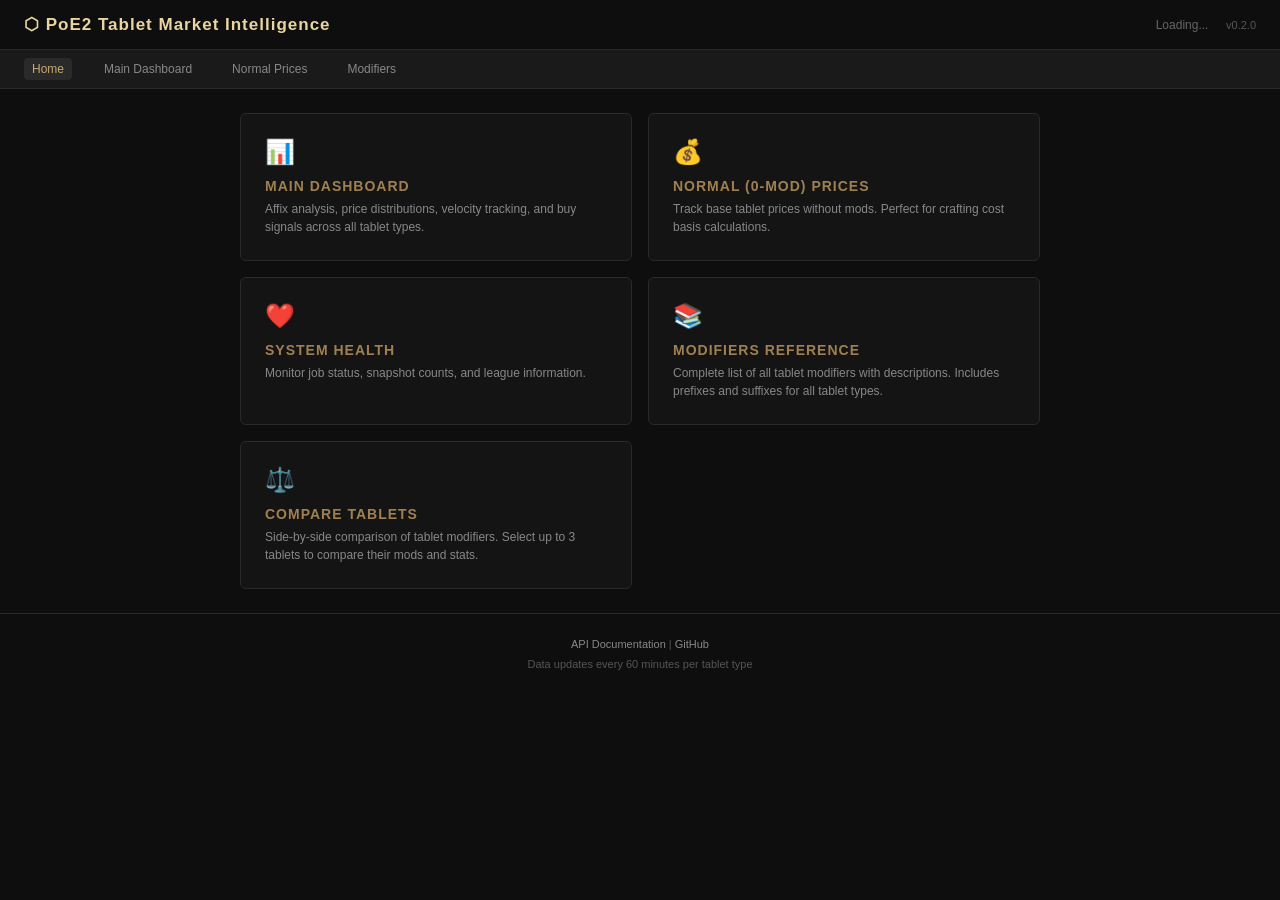
==== static/index.html @ aad1fe94 "feat: Add tablet comparison tool - Create /compare-tablets page for side-by-side comparison - Compar" ====
<!doctype html>
<html lang="en">
    <head>
        <meta charset="UTF-8" />
        <title>PoE2 Tablet Tool - Home</title>
        <style>
            * {
                box-sizing: border-box;
                margin: 0;
                padding: 0;
            }
            body {
                background: #0e0e0e;
                color: #c9b99a;
                font-family: "Segoe UI", sans-serif;
                font-size: 13px;
                min-height: 100vh;
            }
            header {
                padding: 14px 24px;
                border-bottom: 1px solid #2a2a2a;
                display: flex;
                align-items: center;
                justify-content: space-between;
            }
            header h1 {
                font-size: 17px;
                color: #e8d5a3;
                letter-spacing: 1px;
            }
            #status {
                font-size: 12px;
                color: #666;
            }
            #status.ok {
                color: #5a9e5a;
            }
            .nav-bar {
                padding: 24px;
            }
            .nav-grid {
                display: grid;
                grid-template-columns: repeat(auto-fit, minmax(280px, 1fr));
                gap: 16px;
                max-width: 800px;
                margin: 0 auto;
            }
            .nav-card {
                background: #141414;
                border: 1px solid #2a2a2a;
                border-radius: 6px;
                padding: 24px;
                text-decoration: none;
                color: #c9b99a;
                transition:
                    border-color 0.2s,
                    box-shadow 0.2s;
                display: block;
            }
            .nav-card:hover {
                border-color: #a08050;
                box-shadow: 0 0 12px rgba(160, 128, 80, 0.15);
            }
            .nav-card h2 {
                font-size: 14px;
                color: #a08050;
                margin-bottom: 6px;
                text-transform: uppercase;
                letter-spacing: 1px;
            }
            .nav-card p {
                font-size: 12px;
                color: #888;
                line-height: 1.5;
            }
            .nav-icon {
                font-size: 24px;
                margin-bottom: 12px;
            }
            footer {
                padding: 24px;
                border-top: 1px solid #2a2a2a;
                text-align: center;
                color: #555;
                font-size: 11px;
            }
            footer a {
                color: #888;
                text-decoration: none;
            }
            footer a:hover {
                color: #c8a96e;
            }
            .version {
                font-size: 11px;
                color: #555;
                margin-left: 14px;
            }
            .top-nav {
                background: #1a1a1a;
                border-bottom: 1px solid #2a2a2a;
                padding: 8px 24px;
                display: flex;
                gap: 24px;
            }
            .top-nav a {
                color: #888;
                text-decoration: none;
                font-size: 12px;
                padding: 4px 8px;
                border-radius: 4px;
                transition: all 0.2s;
            }
            .top-nav a:hover {
                color: #c8a96e;
                background: #2a2a2a;
            }
            .top-nav a.active {
                color: #c8a96e;
                background: #2a2a2a;
            }
        </style>
    </head>
    <body>
        <header>
            <h1>⬡ PoE2 Tablet Market Intelligence</h1>
            <div>
                <span id="status">Loading...</span>
                <span class="version">v0.2.0</span>
            </div>
        </header>

        <div class="top-nav">
            <a href="/" class="active">Home</a>
            <a href="/dashboard">Main Dashboard</a>
            <a href="/normal-prices">Normal Prices</a>
            <a href="/modifiers">Modifiers</a>
        </div>

        <div class="nav-bar">
            <div class="nav-grid">
                <a href="/dashboard" class="nav-card">
                    <div class="nav-icon">📊</div>
                    <h2>Main Dashboard</h2>
                    <p>
                        Affix analysis, price distributions, velocity tracking,
                        and buy signals across all tablet types.
                    </p>
                </a>

                <a href="/normal-prices" class="nav-card">
                    <div class="nav-icon">💰</div>
                    <h2>Normal (0-Mod) Prices</h2>
                    <p>
                        Track base tablet prices without mods. Perfect for
                        crafting cost basis calculations.
                    </p>
                </a>

                <a href="/api/health" class="nav-card">
                    <div class="nav-icon">❤️</div>
                    <h2>System Health</h2>
                    <p>
                        Monitor job status, snapshot counts, and league
                        information.
                    </p>
                </a>

                <a href="/modifiers" class="nav-card">
                    <div class="nav-icon">📚</div>
                    <h2>Modifiers Reference</h2>
                    <p>
                        Complete list of all tablet modifiers with descriptions.
                        Includes prefixes and suffixes for all tablet types.
                    </p>
                </a>

                <a href="/compare-tablets" class="nav-card">
                    <div class="nav-icon">⚖️</div>
                    <h2>Compare Tablets</h2>
                    <p>
                        Side-by-side comparison of tablet modifiers. Select up
                        to 3 tablets to compare their mods and stats.
                    </p>
                </a>
            </div>
        </div>

        <footer>
            <p>
                <a href="/api">API Documentation</a> |
                <a href="https://github.com" target="_blank">GitHub</a>
            </p>
            <p style="margin-top: 8px">
                Data updates every 60 minutes per tablet type
            </p>
        </footer>

        <script>
            const API = window.location.origin || "http://localhost:8001";
            const INTERVAL = 60;

            async function updateStatus() {
                try {
                    const res = await fetch(`${API}/api/health`);
                    if (res.ok) {
                        const data = await res.json();
                        const jobs = data.jobs || [];
                        const active = jobs.filter(
                            (j) => j.last_success_at,
                        ).length;
                        document.getElementById("status").textContent =
                            `✓ ${active}/${jobs.length} jobs active`;
                        document.getElementById("status").className = "ok";
                    }
                } catch (e) {
                    document.getElementById("status").textContent = "✗ Offline";
                    document.getElementById("status").className = "";
                }
            }

            updateStatus();
            setInterval(updateStatus, 30000);
        </script>
    </body>
</html>
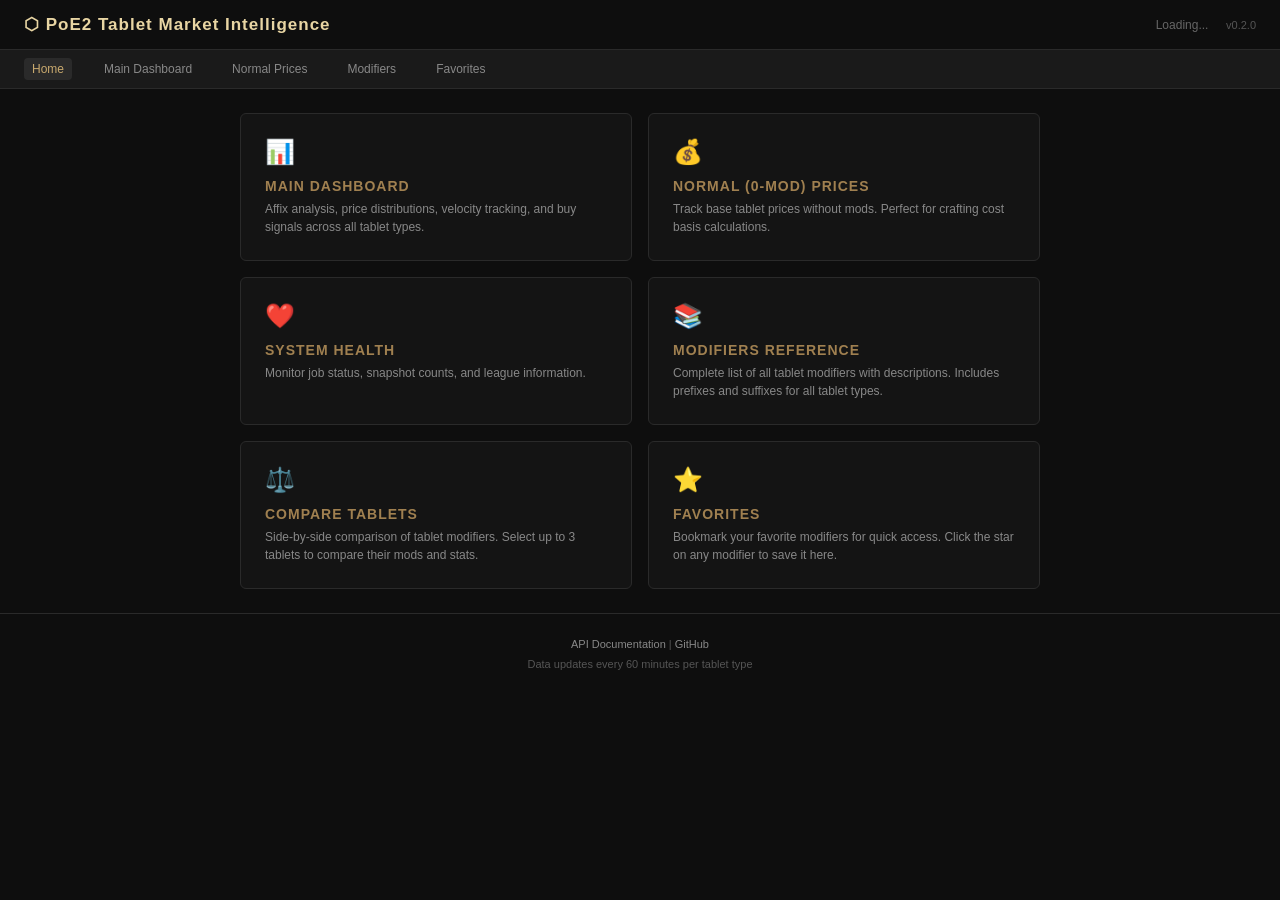
==== commit 32eb5e61: "Add favorites feature: star icons on modifiers, favorites page with localStorage - Add favorites.htm" ====
--- a/static/index.html
+++ b/static/index.html
@@ -135,6 +135,7 @@
             <a href="/dashboard">Main Dashboard</a>
             <a href="/normal-prices">Normal Prices</a>
             <a href="/modifiers">Modifiers</a>
+            <a href="/favorites">Favorites</a>
         </div>
 
         <div class="nav-bar">
@@ -181,6 +182,15 @@
                     <p>
                         Side-by-side comparison of tablet modifiers. Select up
                         to 3 tablets to compare their mods and stats.
+                    </p>
+                </a>
+
+                <a href="/favorites" class="nav-card">
+                    <div class="nav-icon">⭐</div>
+                    <h2>Favorites</h2>
+                    <p>
+                        Bookmark your favorite modifiers for quick access. Click
+                        the star on any modifier to save it here.
                     </p>
                 </a>
             </div>
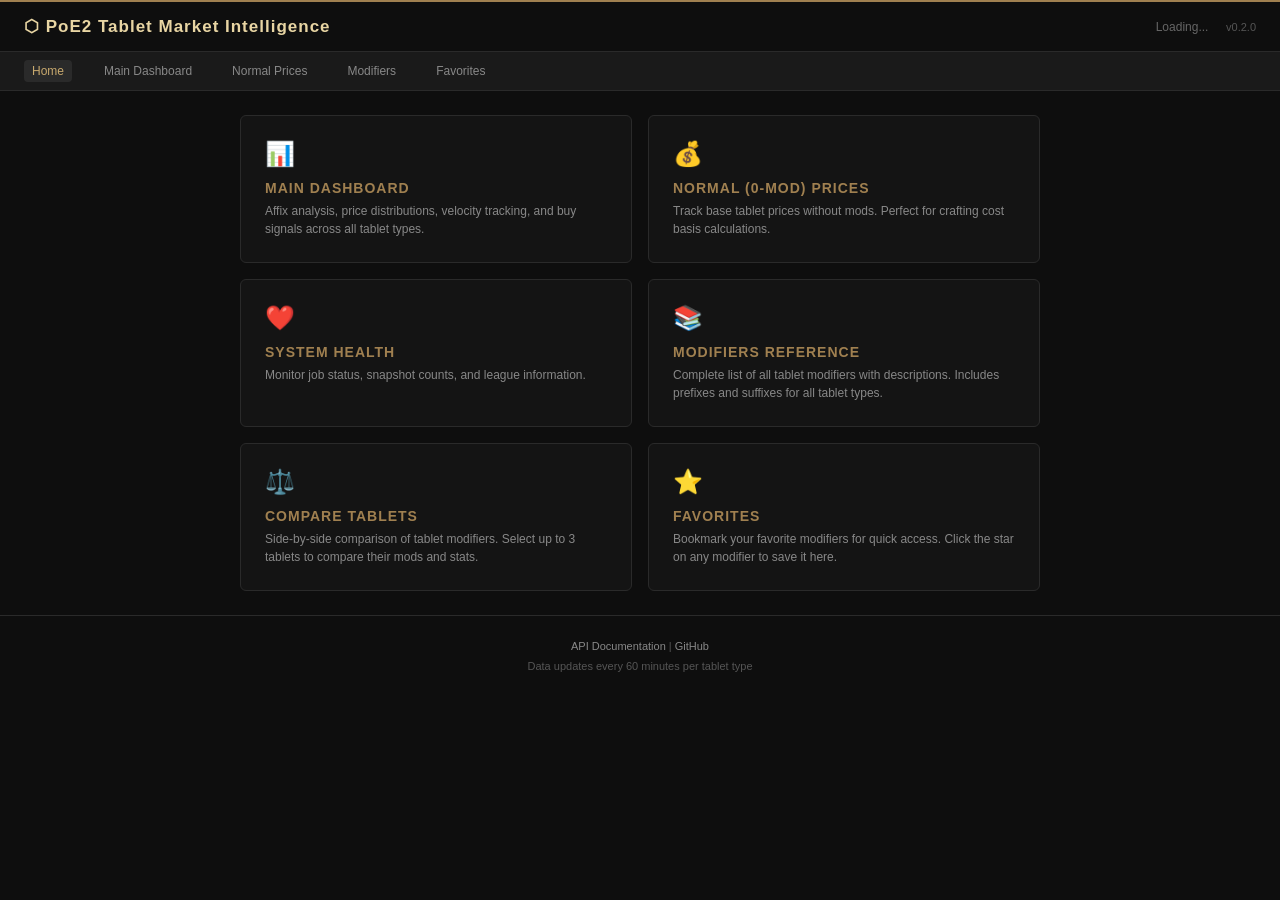
==== commit 3c15b0b9: "UI/UX Polish: Complete all pages with loading indicators, empty states, error handling - Added loadi" ====
--- a/static/index.html
+++ b/static/index.html
@@ -119,9 +119,93 @@
                 color: #c8a96e;
                 background: #2a2a2a;
             }
+            .loading-overlay {
+                position: fixed;
+                top: 0;
+                left: 0;
+                right: 0;
+                bottom: 0;
+                background: rgba(0, 0, 0, 0.8);
+                display: none;
+                align-items: center;
+                justify-content: center;
+                z-index: 10000;
+            }
+            .loading-overlay.visible {
+                display: flex;
+            }
+            .spinner {
+                border: 3px solid #333;
+                border-top: 3px solid #a08050;
+                border-radius: 50%;
+                width: 40px;
+                height: 40px;
+                animation: spin 1s linear infinite;
+                margin-right: 16px;
+            }
+            @keyframes spin {
+                0% {
+                    transform: rotate(0deg);
+                }
+                100% {
+                    transform: rotate(360deg);
+                }
+            }
+            .loading-text {
+                font-size: 14px;
+                color: #c8a96e;
+            }
+            .tooltip {
+                position: relative;
+            }
+            .tooltip::after {
+                content: attr(data-tooltip);
+                position: absolute;
+                bottom: 100%;
+                left: 50%;
+                transform: translateX(-50%);
+                padding: 6px 12px;
+                background: #2a2a2a;
+                border: 1px solid #3a3a3a;
+                border-radius: 4px;
+                font-size: 11px;
+                color: #c9b99a;
+                white-space: nowrap;
+                opacity: 0;
+                visibility: hidden;
+                transition:
+                    opacity 0.2s,
+                    visibility 0.2s;
+                z-index: 1000;
+                margin-bottom: 8px;
+            }
+            .tooltip:hover::after {
+                opacity: 1;
+                visibility: visible;
+            }
+            #status {
+                font-size: 12px;
+                color: #666;
+            }
+            #status.ok {
+                color: #5a9e5a;
+            }
+            #refresh-bar {
+                height: 2px;
+                background: #a08050;
+                transition: width 0.5s linear;
+                width: 100%;
+            }
         </style>
     </head>
     <body>
+        <div id="refresh-bar"></div>
+        <div class="loading-overlay" id="loading-overlay">
+            <div>
+                <div class="spinner"></div>
+                <div class="loading-text">Loading status...</div>
+            </div>
+        </div>
         <header>
             <h1>⬡ PoE2 Tablet Market Intelligence</h1>
             <div>
@@ -211,6 +295,10 @@
             const INTERVAL = 60;
 
             async function updateStatus() {
+                const loadingOverlay =
+                    document.getElementById("loading-overlay");
+                loadingOverlay.classList.add("visible");
+
                 try {
                     const res = await fetch(`${API}/api/health`);
                     if (res.ok) {
@@ -222,11 +310,27 @@
                         document.getElementById("status").textContent =
                             `✓ ${active}/${jobs.length} jobs active`;
                         document.getElementById("status").className = "ok";
+                    } else {
+                        showError("Server returned error: " + res.status);
                     }
                 } catch (e) {
-                    document.getElementById("status").textContent = "✗ Offline";
+                    document.getElementById("status").textContent =
+                        "✗ Offline: " + e.message;
                     document.getElementById("status").className = "";
+                    showError("Failed to connect to server: " + e.message);
+                } finally {
+                    loadingOverlay.classList.remove("visible");
                 }
+            }
+
+            function showError(message) {
+                console.error(message);
+                // Could add error display to footer if needed
+            }
+
+            // Add refresh button functionality
+            function refresh() {
+                updateStatus();
             }
 
             updateStatus();
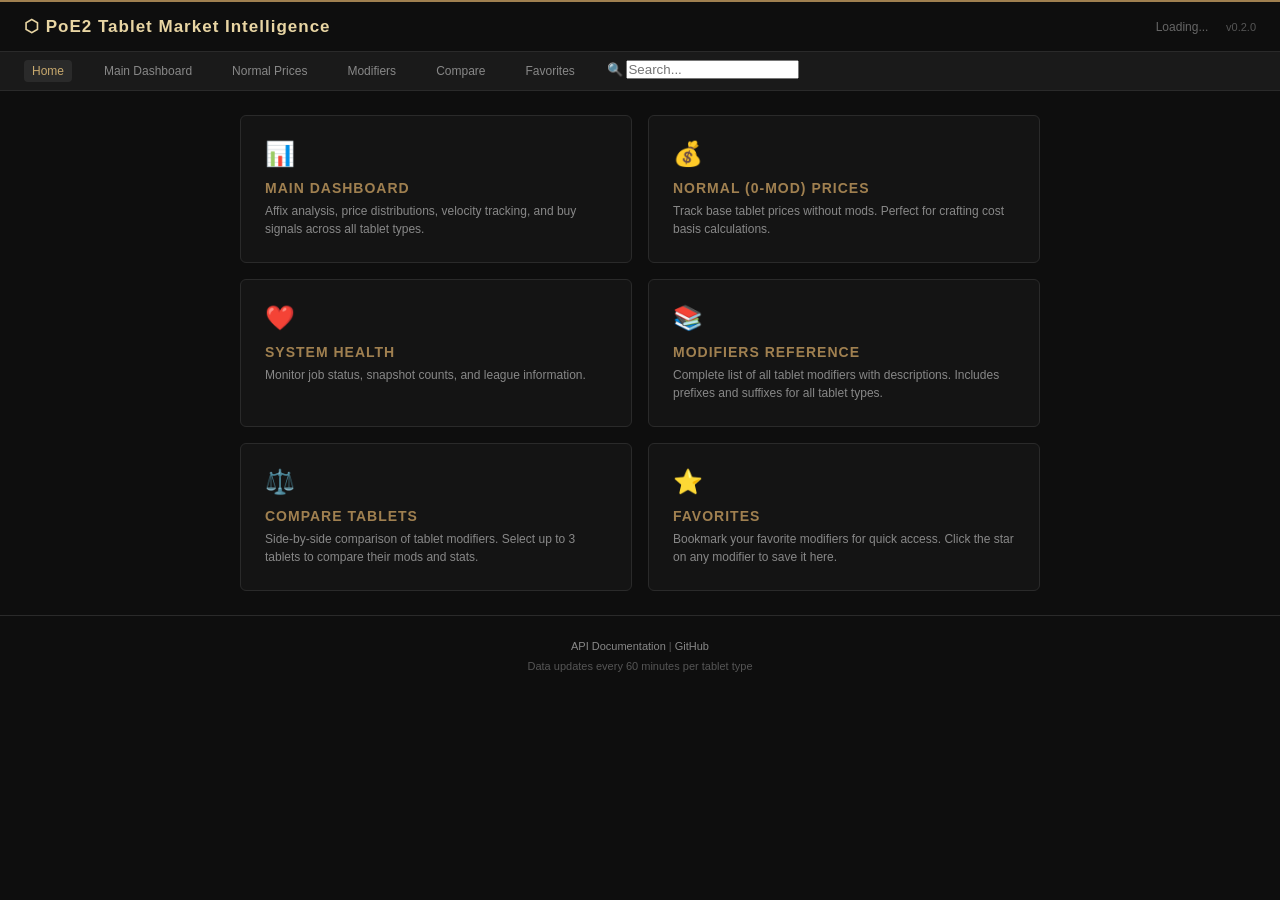
==== commit 9acc3361: "feat: Add global search across all pages with keyboard shortcuts - Added global search box to top na" ====
--- a/static/index.html
+++ b/static/index.html
@@ -3,6 +3,7 @@
     <head>
         <meta charset="UTF-8" />
         <title>PoE2 Tablet Tool - Home</title>
+        <link rel="stylesheet" href="/css/shared.css" />
         <style>
             * {
                 box-sizing: border-box;
@@ -219,7 +220,17 @@
             <a href="/dashboard">Main Dashboard</a>
             <a href="/normal-prices">Normal Prices</a>
             <a href="/modifiers">Modifiers</a>
+            <a href="/compare-tablets">Compare</a>
             <a href="/favorites">Favorites</a>
+            <div class="global-search">
+                <span class="global-search-icon">🔍</span>
+                <input
+                    type="text"
+                    id="global-search"
+                    placeholder="Search..."
+                    title="Press Ctrl+K or / to search"
+                />
+            </div>
         </div>
 
         <div class="nav-bar">
@@ -333,6 +344,37 @@
                 updateStatus();
             }
 
+            // Global search functionality
+            const searchInput = document.getElementById("global-search");
+            if (searchInput) {
+                searchInput.addEventListener("input", (e) => {
+                    const query = e.target.value.toLowerCase();
+                    if (query.length < 2) return;
+
+                    // Search through all nav cards
+                    const navCards = document.querySelectorAll(".nav-card");
+                    navCards.forEach((card) => {
+                        const text = card.textContent.toLowerCase();
+                        card.style.display = text.includes(query)
+                            ? "block"
+                            : "none";
+                    });
+                });
+
+                // Keyboard shortcut: Ctrl+K or / to focus search
+                document.addEventListener("keydown", (e) => {
+                    if ((e.ctrlKey && e.key === "k") || e.key === "/") {
+                        e.preventDefault();
+                        searchInput.focus();
+                    }
+                    if (e.key === "Escape") {
+                        searchInput.value = "";
+                        searchInput.dispatchEvent(new Event("input"));
+                        searchInput.blur();
+                    }
+                });
+            }
+
             updateStatus();
             setInterval(updateStatus, 30000);
         </script>
